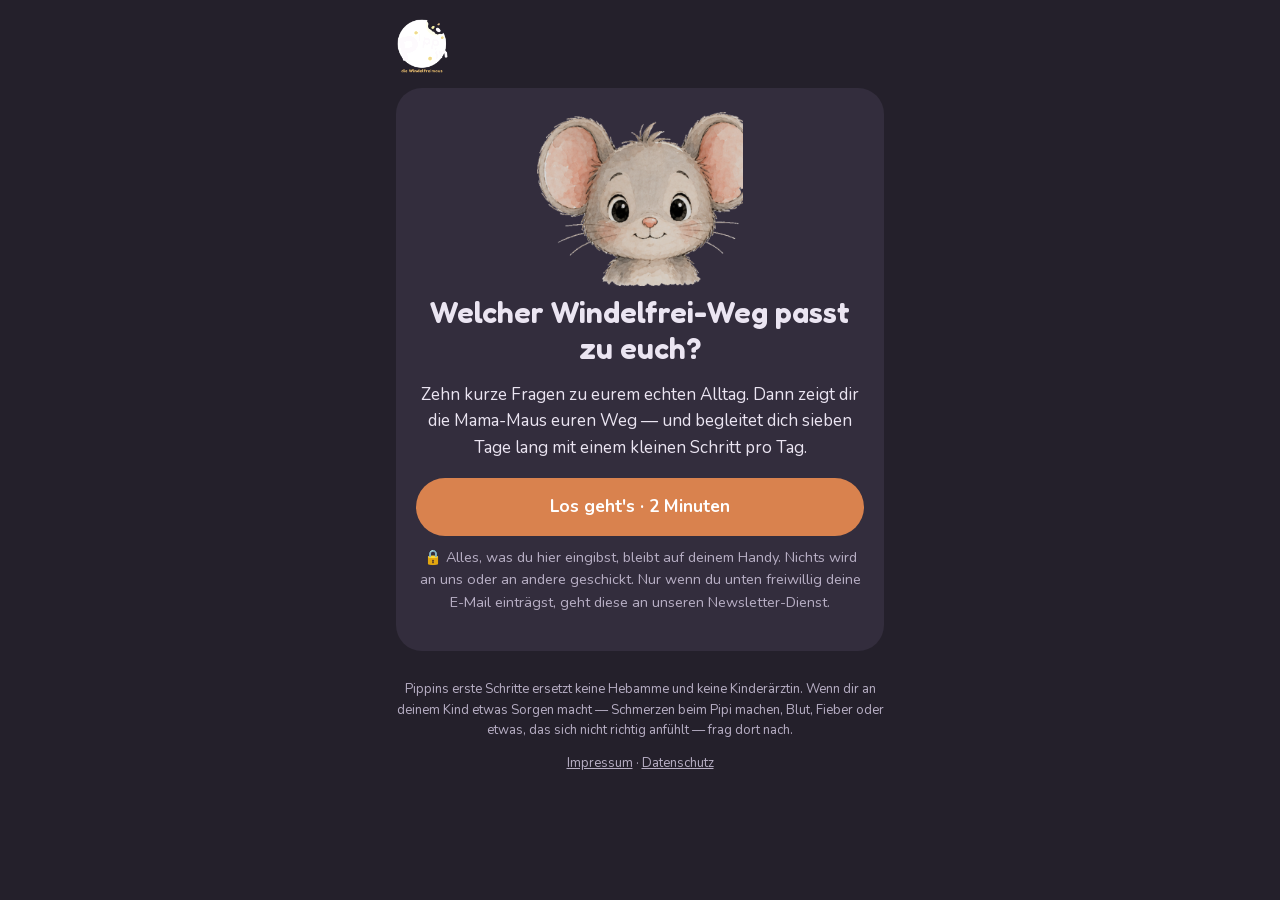
==== erste-schritte/index.html @ 116f02f8 "Update Pippin-Welt" ====
<!doctype html>
<html lang="de">
<head>
<meta charset="utf-8" />
<meta name="viewport" content="width=device-width, initial-scale=1, viewport-fit=cover" />
<title>Pippins erste Schritte</title>
<meta name="description" content="Welcher Windelfrei-Weg passt zu euch? Finde deinen Mäuse-Typ und geh sieben kleine Schritte mit der Mama-Maus. Alles bleibt auf deinem Handy." />
<meta name="theme-color" content="#efede5" />
<link rel="manifest" href="manifest.webmanifest" />
<link rel="apple-touch-icon" href="icons/apple-touch-icon.png" />
<link rel="icon" href="icons/icon-192.png" />
<meta name="apple-mobile-web-app-capable" content="yes" />
<meta name="apple-mobile-web-app-title" content="Erste Schritte" />
<meta name="apple-mobile-web-app-status-bar-style" content="default" />
<style>
@font-face { font-family: 'Fredoka'; src: url(fonts/fredoka.woff2) format('woff2'); font-weight: 300 700; font-display: swap; }
@font-face { font-family: 'Nunito'; src: url(fonts/nunito.woff2) format('woff2'); font-weight: 200 900; font-display: swap; }

:root {
  --sand: #efede5; --cream: #f8f5ef; --karte: #ffffff;
  --lavendel: #a898c8; --lavendel-tief: #6f5b98; --lavendel-hell: #ece6f5;
  --orange: #f87222; --orange-tief: #d95d12;
  --salbei: #dde7dd; --tinte: #403a36; --tinte-weich: #6b645c; --linie: #e4ddd2;
  --schatten: 0 10px 30px rgba(111,91,152,.12);
}
body.nacht {
  --sand: #24202b; --cream: #2b2633; --karte: #332d3d;
  --lavendel: #8f80b3; --lavendel-tief: #c9bde6; --lavendel-hell: #3d3549;
  --orange: #d9824e; --orange-tief: #e8975f;
  --salbei: #34403a; --tinte: #ebe5f2; --tinte-weich: #b7aec4; --linie: #463e52;
  --schatten: none;
}
* { box-sizing: border-box; }
html, body { margin: 0; }
body {
  background: var(--sand); color: var(--tinte);
  font: 17px/1.55 'Nunito', system-ui, sans-serif;
  -webkit-font-smoothing: antialiased; min-height: 100vh;
  padding: env(safe-area-inset-top) 0 env(safe-area-inset-bottom);
  transition: background .4s, color .4s;
}
h1, h2, h3 { font-family: 'Fredoka', 'Nunito', sans-serif; font-weight: 600; line-height: 1.2; margin: 0 0 .5em; }
h1 { font-size: 1.9rem; } h2 { font-size: 1.45rem; } h3 { font-size: 1.15rem; }
p { margin: 0 0 1em; }
.app { max-width: 520px; margin: 0 auto; padding: 18px 16px 40px; }
.kopf { display: flex; align-items: center; justify-content: space-between; margin-bottom: 14px; }
.kopf img { height: 56px; }
body.nacht .kopf img.logo { filter: brightness(1.6) saturate(.6); }
.icon-btn { background: none; border: 0; color: var(--tinte-weich); font: inherit; font-size: .9rem; padding: 10px; cursor: pointer; }
.karte { background: var(--karte); border-radius: 26px; padding: 24px 20px; box-shadow: var(--schatten); margin-bottom: 16px; }
.karte.weich { background: var(--lavendel-hell); box-shadow: none; }
.karte.salbei { background: var(--salbei); box-shadow: none; }
.maus-bild { display: block; width: 72%; max-width: 280px; margin: 0 auto 8px; }
body.nacht .maus-bild { filter: brightness(.85); }
.klein { font-size: .9rem; color: var(--tinte-weich); }
.mitte { text-align: center; }
.btn {
  display: block; width: 100%; border: 0; border-radius: 999px; cursor: pointer;
  background: var(--orange); color: #fff; font: 700 1.08rem 'Nunito', sans-serif;
  padding: 17px 20px; margin: 10px 0; min-height: 58px; text-decoration: none; text-align: center;
}
.btn:active { transform: scale(.98); }
.btn.zweit { background: var(--lavendel-hell); color: var(--lavendel-tief); }
.btn.leise { background: transparent; color: var(--tinte-weich); font-weight: 600; min-height: 48px; }
.fortschritt { height: 6px; background: var(--lavendel-hell); border-radius: 3px; overflow: hidden; margin: 4px 0 22px; }
.fortschritt span { display: block; height: 100%; background: var(--lavendel); transition: width .3s; }
.wahl { display: block; width: 100%; text-align: left; border: 2px solid var(--linie); background: var(--karte); color: var(--tinte);
  border-radius: 18px; padding: 16px 18px; margin: 10px 0; font: 600 1.02rem 'Nunito', sans-serif; cursor: pointer; min-height: 58px; }
.wahl:active, .wahl.an { border-color: var(--lavendel); background: var(--lavendel-hell); }
.sprechblase { position: relative; background: var(--lavendel-hell); border-radius: 22px; padding: 16px 18px; margin: 14px 0 6px 0; }
.sprechblase::before { content: ''; position: absolute; left: 26px; top: -10px; border: 10px solid transparent; border-bottom-color: var(--lavendel-hell); border-top: 0; }
.maus-zeile { display: flex; gap: 12px; align-items: flex-end; }
.maus-zeile img { width: 54px; height: auto; flex: none; }
ul.sparen { list-style: none; padding: 0; margin: 0; }
ul.sparen li { padding: 8px 0 8px 34px; position: relative; border-bottom: 1px dashed var(--linie); }
ul.sparen li:last-child { border-bottom: 0; }
ul.sparen li::before { content: '✕'; position: absolute; left: 6px; color: var(--orange); font-weight: 800; }
.tag-label { font: 600 .85rem 'Fredoka', sans-serif; color: var(--lavendel-tief); text-transform: uppercase; letter-spacing: .06em; }
.punkte { display: flex; gap: 8px; justify-content: center; margin: 4px 0 18px; }
.punkte i { width: 12px; height: 12px; border-radius: 50%; background: var(--lavendel-hell); }
.punkte i.fertig { background: var(--lavendel); }
.punkte i.heute { background: var(--orange); }
.check-grid { display: grid; grid-template-columns: 1fr; gap: 10px; }
.chips { display: flex; flex-wrap: wrap; gap: 8px; margin: 10px 0; }
.chip { border: 2px solid var(--linie); background: var(--karte); color: var(--tinte); border-radius: 999px; padding: 10px 16px; font: 600 .95rem 'Nunito', sans-serif; cursor: pointer; min-height: 44px; }
.chip.an { border-color: var(--lavendel); background: var(--lavendel-hell); }
.statistik { display: grid; grid-template-columns: repeat(3, 1fr); gap: 8px; text-align: center; margin: 12px 0; }
.statistik div { background: var(--cream); border-radius: 16px; padding: 12px 4px; }
.statistik b { display: block; font: 600 1.6rem 'Fredoka', sans-serif; color: var(--lavendel-tief); }
.statistik span { font-size: .8rem; color: var(--tinte-weich); }
input[type=text], input[type=email] { width: 100%; border: 2px solid var(--linie); border-radius: 16px; padding: 14px 16px; font: 1rem 'Nunito', sans-serif; background: var(--karte); color: var(--tinte); margin: 6px 0 10px; }
label.feld { font-weight: 700; font-size: .95rem; }
.fuss { text-align: center; font-size: .82rem; color: var(--tinte-weich); margin-top: 28px; }
.fuss a { color: inherit; }
.zitat { font: 600 1.15rem 'Fredoka', sans-serif; color: var(--lavendel-tief); }
.versteckt { display: none !important; }
.einblenden { animation: rein .35s ease; }
@keyframes rein { from { opacity: 0; transform: translateY(8px); } to { opacity: 1; transform: none; } }
@media (prefers-reduced-motion: reduce) { .einblenden { animation: none; } }
</style>
</head>
<body>
<div class="app" id="app" aria-live="polite"></div>
<iframe name="brevo_iframe" style="display:none" title="Anmeldung"></iframe>
<noscript><p style="padding:20px">Bitte aktiviere JavaScript, damit die Mama-Maus dich begleiten kann.</p></noscript>
<script src="inhalt.js"></script>
<script src="app.js"></script>
</body>
</html>
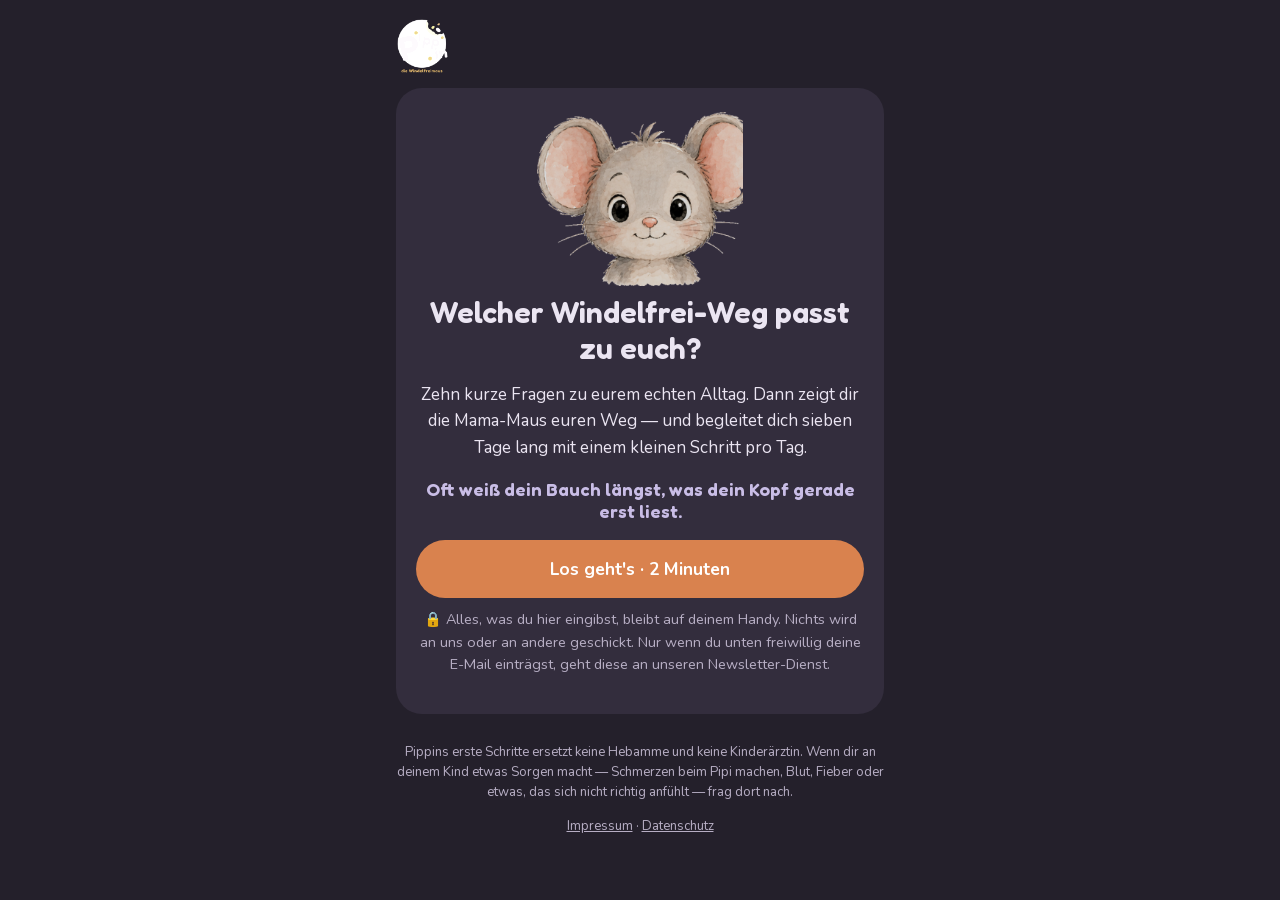
==== commit 00d30f03: "Update Pippin-Welt" ====
--- a/erste-schritte/index.html
+++ b/erste-schritte/index.html
@@ -93,6 +93,9 @@
 .fuss { text-align: center; font-size: .82rem; color: var(--tinte-weich); margin-top: 28px; }
 .fuss a { color: inherit; }
 .zitat { font: 600 1.15rem 'Fredoka', sans-serif; color: var(--lavendel-tief); }
+.kraftsatz { font: 600 1.3rem/1.4 'Fredoka', sans-serif; color: var(--lavendel-tief); margin: 6px 0 10px; }
+.nachspueren { border-top: 1px dashed var(--linie); padding-top: 12px; margin-top: 14px; font-style: italic; color: var(--tinte-weich); }
+.nachspueren b { font-style: normal; color: var(--lavendel-tief); }
 .versteckt { display: none !important; }
 .einblenden { animation: rein .35s ease; }
 @keyframes rein { from { opacity: 0; transform: translateY(8px); } to { opacity: 1; transform: none; } }
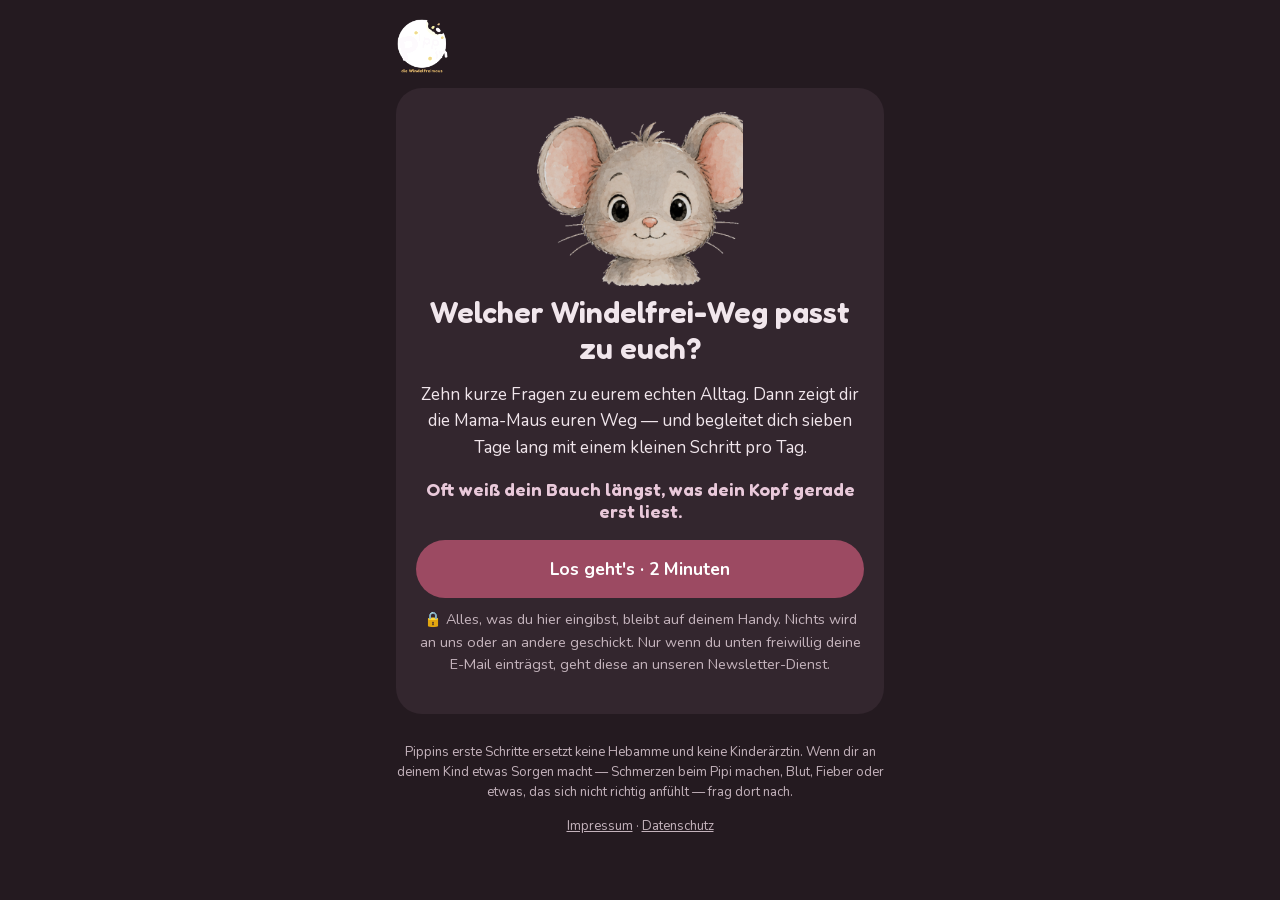
==== commit 96c6ac1a: "Update Pippin-Welt" ====
--- a/erste-schritte/index.html
+++ b/erste-schritte/index.html
@@ -5,7 +5,7 @@
 <meta name="viewport" content="width=device-width, initial-scale=1, viewport-fit=cover" />
 <title>Pippins erste Schritte</title>
 <meta name="description" content="Welcher Windelfrei-Weg passt zu euch? Finde deinen Mäuse-Typ und geh sieben kleine Schritte mit der Mama-Maus. Alles bleibt auf deinem Handy." />
-<meta name="theme-color" content="#efede5" />
+<meta name="theme-color" content="#ead9ee" />
 <link rel="manifest" href="manifest.webmanifest" />
 <link rel="apple-touch-icon" href="icons/apple-touch-icon.png" />
 <link rel="icon" href="icons/icon-192.png" />
@@ -17,17 +17,18 @@
 @font-face { font-family: 'Nunito'; src: url(fonts/nunito.woff2) format('woff2'); font-weight: 200 900; font-display: swap; }
 
 :root {
-  --sand: #efede5; --cream: #f8f5ef; --karte: #ffffff;
-  --lavendel: #a898c8; --lavendel-tief: #6f5b98; --lavendel-hell: #ece6f5;
-  --orange: #f87222; --orange-tief: #d95d12;
-  --salbei: #dde7dd; --tinte: #403a36; --tinte-weich: #6b645c; --linie: #e4ddd2;
-  --schatten: 0 10px 30px rgba(111,91,152,.12);
+  /* Pippin „Brand A" seit 20.10.2026 (context/design-kits.md): Flieder-Fläche, Bordeaux für Schrift und Knöpfe, Buttergelb als Markierung, Pistazie/Salbei weich */
+  --sand: #ead9ee; --cream: #f6eef7; --karte: #ffffff;
+  --lavendel: #c9a9cf; --lavendel-tief: #63192f; --lavendel-hell: #f5ecf6;
+  --orange: #63192f; --orange-tief: #4a1222; --butter: #f7e3b0;
+  --salbei: #e9efdc; --tinte: #3d2a30; --tinte-weich: #6e5a60; --linie: #e6d6e8;
+  --schatten: 0 10px 30px rgba(99,25,47,.08);
 }
 body.nacht {
-  --sand: #24202b; --cream: #2b2633; --karte: #332d3d;
-  --lavendel: #8f80b3; --lavendel-tief: #c9bde6; --lavendel-hell: #3d3549;
-  --orange: #d9824e; --orange-tief: #e8975f;
-  --salbei: #34403a; --tinte: #ebe5f2; --tinte-weich: #b7aec4; --linie: #463e52;
+  --sand: #241a20; --cream: #2d2128; --karte: #33262e;
+  --lavendel: #8e6f8f; --lavendel-tief: #e9c9da; --lavendel-hell: #3d2d37;
+  --orange: #9c4a62; --orange-tief: #b45c75; --butter: #6b5a35;
+  --salbei: #2f3a2c; --tinte: #f1e6ec; --tinte-weich: #c4b3bc; --linie: #4a3843;
   --schatten: none;
 }
 * { box-sizing: border-box; }
@@ -74,12 +75,12 @@
 ul.sparen { list-style: none; padding: 0; margin: 0; }
 ul.sparen li { padding: 8px 0 8px 34px; position: relative; border-bottom: 1px dashed var(--linie); }
 ul.sparen li:last-child { border-bottom: 0; }
-ul.sparen li::before { content: '✕'; position: absolute; left: 6px; color: var(--orange); font-weight: 800; }
+ul.sparen li::before { content: '✕'; position: absolute; left: 6px; color: var(--lavendel-tief); font-weight: 800; }
 .tag-label { font: 600 .85rem 'Fredoka', sans-serif; color: var(--lavendel-tief); text-transform: uppercase; letter-spacing: .06em; }
 .punkte { display: flex; gap: 8px; justify-content: center; margin: 4px 0 18px; }
 .punkte i { width: 12px; height: 12px; border-radius: 50%; background: var(--lavendel-hell); }
 .punkte i.fertig { background: var(--lavendel); }
-.punkte i.heute { background: var(--orange); }
+.punkte i.heute { background: var(--lavendel-tief); }
 .check-grid { display: grid; grid-template-columns: 1fr; gap: 10px; }
 .chips { display: flex; flex-wrap: wrap; gap: 8px; margin: 10px 0; }
 .chip { border: 2px solid var(--linie); background: var(--karte); color: var(--tinte); border-radius: 999px; padding: 10px 16px; font: 600 .95rem 'Nunito', sans-serif; cursor: pointer; min-height: 44px; }
@@ -93,6 +94,7 @@
 .fuss { text-align: center; font-size: .82rem; color: var(--tinte-weich); margin-top: 28px; }
 .fuss a { color: inherit; }
 .zitat { font: 600 1.15rem 'Fredoka', sans-serif; color: var(--lavendel-tief); }
+.markiert { background: linear-gradient(transparent 55%, var(--butter) 55%); padding: 0 2px; }
 .kraftsatz { font: 600 1.3rem/1.4 'Fredoka', sans-serif; color: var(--lavendel-tief); margin: 6px 0 10px; }
 .nachspueren { border-top: 1px dashed var(--linie); padding-top: 12px; margin-top: 14px; font-style: italic; color: var(--tinte-weich); }
 .nachspueren b { font-style: normal; color: var(--lavendel-tief); }
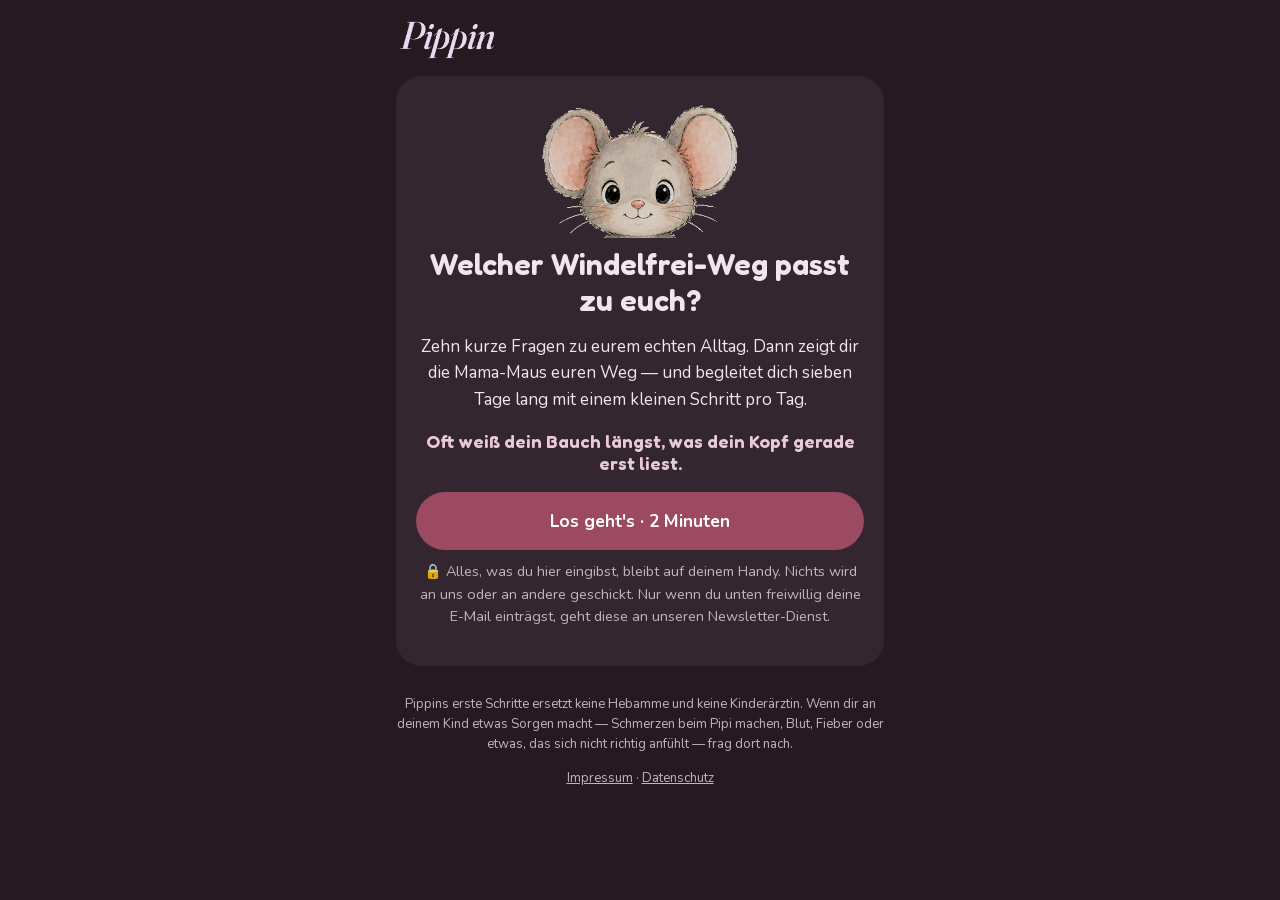
==== commit d84ec4bb: "Update Pippin-Welt" ====
--- a/erste-schritte/index.html
+++ b/erste-schritte/index.html
@@ -45,8 +45,8 @@
 p { margin: 0 0 1em; }
 .app { max-width: 520px; margin: 0 auto; padding: 18px 16px 40px; }
 .kopf { display: flex; align-items: center; justify-content: space-between; margin-bottom: 14px; }
-.kopf img { height: 56px; }
-body.nacht .kopf img.logo { filter: brightness(1.6) saturate(.6); }
+.kopf img { height: 44px; }
+body.nacht .kopf img.logo { content: url(img/logo-nacht.png); }
 .icon-btn { background: none; border: 0; color: var(--tinte-weich); font: inherit; font-size: .9rem; padding: 10px; cursor: pointer; }
 .karte { background: var(--karte); border-radius: 26px; padding: 24px 20px; box-shadow: var(--schatten); margin-bottom: 16px; }
 .karte.weich { background: var(--lavendel-hell); box-shadow: none; }
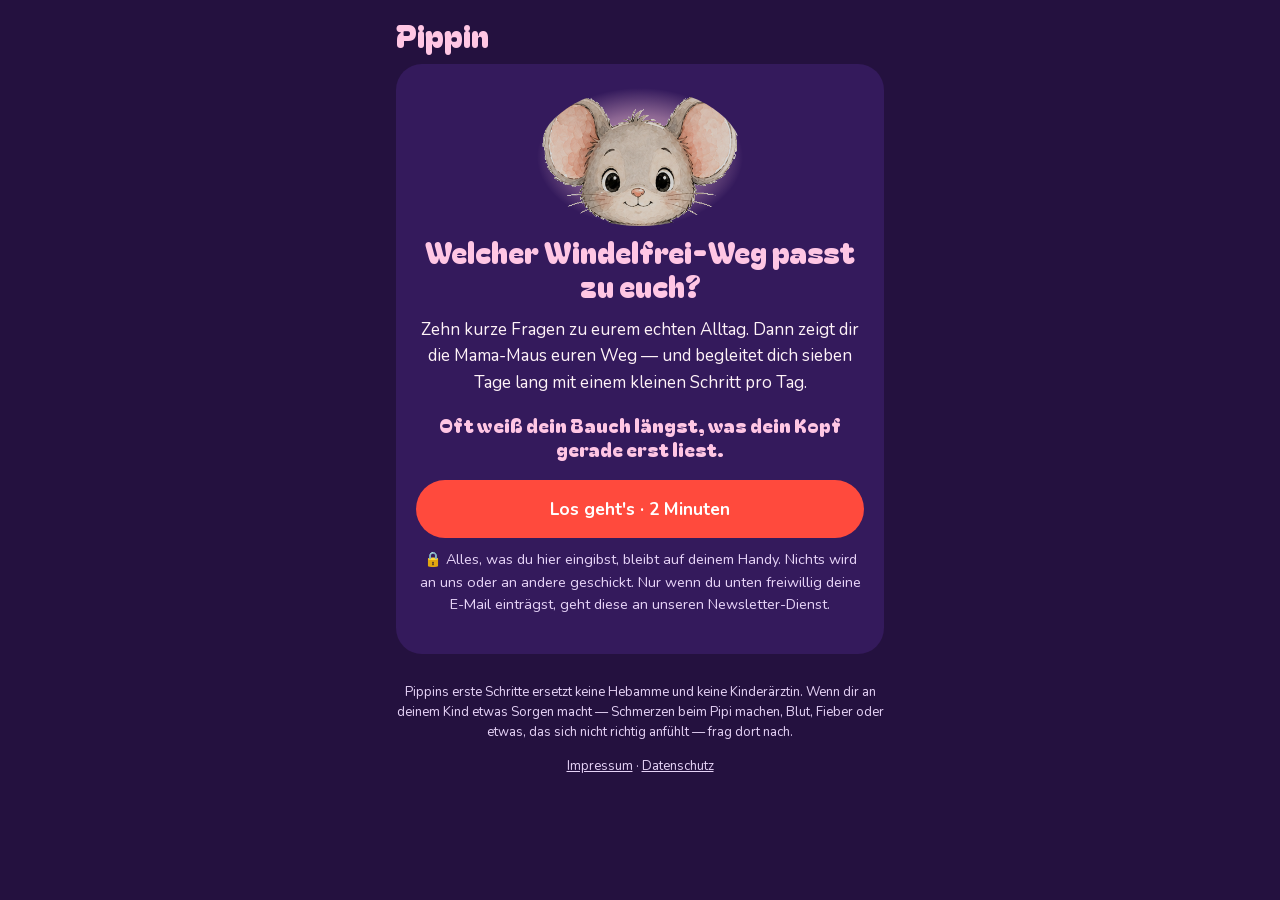
==== commit 5ba00b52: "Gratis-App im Plakat-Stil (Anne-Freigabe 25.10.2026)" ====
--- a/erste-schritte/index.html
+++ b/erste-schritte/index.html
@@ -5,7 +5,7 @@
 <meta name="viewport" content="width=device-width, initial-scale=1, viewport-fit=cover" />
 <title>Pippins erste Schritte</title>
 <meta name="description" content="Welcher Windelfrei-Weg passt zu euch? Finde deinen Mäuse-Typ und geh sieben kleine Schritte mit der Mama-Maus. Alles bleibt auf deinem Handy." />
-<meta name="theme-color" content="#ead9ee" />
+<meta name="theme-color" content="#ffc6e4" />
 <link rel="manifest" href="manifest.webmanifest" />
 <link rel="apple-touch-icon" href="icons/apple-touch-icon.png" />
 <link rel="icon" href="icons/icon-192.png" />
@@ -13,22 +13,25 @@
 <meta name="apple-mobile-web-app-title" content="Erste Schritte" />
 <meta name="apple-mobile-web-app-status-bar-style" content="default" />
 <style>
+@font-face { font-family: 'Bagel'; src: url(fonts/bagel.woff2) format('woff2'); font-weight: 400; font-display: swap; }
 @font-face { font-family: 'Fredoka'; src: url(fonts/fredoka.woff2) format('woff2'); font-weight: 300 700; font-display: swap; }
 @font-face { font-family: 'Nunito'; src: url(fonts/nunito.woff2) format('woff2'); font-weight: 200 900; font-display: swap; }
 
 :root {
-  /* Pippin „Brand A" seit 20.10.2026 (context/design-kits.md): Flieder-Fläche, Bordeaux für Schrift und Knöpfe, Buttergelb als Markierung, Pistazie/Salbei weich */
-  --sand: #ead9ee; --cream: #f6eef7; --karte: #ffffff;
-  --lavendel: #c9a9cf; --lavendel-tief: #63192f; --lavendel-hell: #f5ecf6;
-  --orange: #63192f; --orange-tief: #4a1222; --butter: #f7e3b0;
-  --salbei: #e9efdc; --tinte: #3d2a30; --tinte-weich: #6e5a60; --linie: #e6d6e8;
-  --schatten: 0 10px 30px rgba(99,25,47,.08);
+  /* Pippin „Plakat-Schiene Pink & Tomate" seit 23.10.2026 (context/design-kits.md): Rosa-Fläche, Tomate für Schrift und Knöpfe,
+     Violett als Akzent, Hellrosa ruhig, Flieder weich. Überschriften Bagel Fat One. Variablennamen stammen noch aus Brand A. */
+  --sand: #ffc6e4; --cream: #fff3f8; --karte: #ffffff;
+  --lavendel: #ff4a3d; --lavendel-tief: #ff4a3d; --lavendel-hell: #fff3f8;
+  --orange: #ff4a3d; --orange-tief: #e2342a; --butter: #ffc6e4;
+  --salbei: #e6d3f7; --tinte: #2b1520; --tinte-weich: #7a5a66; --linie: #ffd9ec;
+  --violett: #7a2cff; --rosa: #ffc6e4;
+  --schatten: none;
 }
 body.nacht {
-  --sand: #241a20; --cream: #2d2128; --karte: #33262e;
-  --lavendel: #8e6f8f; --lavendel-tief: #e9c9da; --lavendel-hell: #3d2d37;
-  --orange: #9c4a62; --orange-tief: #b45c75; --butter: #6b5a35;
-  --salbei: #2f3a2c; --tinte: #f1e6ec; --tinte-weich: #c4b3bc; --linie: #4a3843;
+  --sand: #24113f; --cream: #2e1650; --karte: #341a5c;
+  --lavendel: #ff4a3d; --lavendel-tief: #ffc6e4; --lavendel-hell: #3f2170;
+  --orange: #ff4a3d; --orange-tief: #ff6a5f; --butter: #5a2a7a;
+  --salbei: #3f2170; --tinte: #fff3f8; --tinte-weich: #e6d3f7; --linie: #4d2a85;
   --schatten: none;
 }
 * { box-sizing: border-box; }
@@ -40,18 +43,18 @@
   padding: env(safe-area-inset-top) 0 env(safe-area-inset-bottom);
   transition: background .4s, color .4s;
 }
-h1, h2, h3 { font-family: 'Fredoka', 'Nunito', sans-serif; font-weight: 600; line-height: 1.2; margin: 0 0 .5em; }
+h1, h2, h3 { font-family: 'Bagel', 'Nunito', sans-serif; font-weight: 400; line-height: 1.12; margin: 0 0 .5em; color: var(--lavendel-tief); }
 h1 { font-size: 1.9rem; } h2 { font-size: 1.45rem; } h3 { font-size: 1.15rem; }
 p { margin: 0 0 1em; }
 .app { max-width: 520px; margin: 0 auto; padding: 18px 16px 40px; }
 .kopf { display: flex; align-items: center; justify-content: space-between; margin-bottom: 14px; }
-.kopf img { height: 44px; }
-body.nacht .kopf img.logo { content: url(img/logo-nacht.png); }
+.kopf .logo { font: 400 2rem/1 'Bagel', 'Nunito', sans-serif; color: var(--orange); }
+body.nacht .kopf .logo { color: var(--rosa); }
 .icon-btn { background: none; border: 0; color: var(--tinte-weich); font: inherit; font-size: .9rem; padding: 10px; cursor: pointer; }
 .karte { background: var(--karte); border-radius: 26px; padding: 24px 20px; box-shadow: var(--schatten); margin-bottom: 16px; }
 .karte.weich { background: var(--lavendel-hell); box-shadow: none; }
 .karte.salbei { background: var(--salbei); box-shadow: none; }
-.maus-bild { display: block; width: 72%; max-width: 280px; margin: 0 auto 8px; }
+.maus-bild { display: block; width: 72%; max-width: 280px; margin: 0 auto 8px; background: radial-gradient(closest-side, var(--rosa), rgba(255,198,228,.55) 60%, rgba(255,198,228,0)); border-radius: 50%; }
 body.nacht .maus-bild { filter: brightness(.85); }
 .klein { font-size: .9rem; color: var(--tinte-weich); }
 .mitte { text-align: center; }
@@ -61,7 +64,7 @@
   padding: 17px 20px; margin: 10px 0; min-height: 58px; text-decoration: none; text-align: center;
 }
 .btn:active { transform: scale(.98); }
-.btn.zweit { background: var(--lavendel-hell); color: var(--lavendel-tief); }
+.btn.zweit { background: var(--butter); color: var(--lavendel-tief); }
 .btn.leise { background: transparent; color: var(--tinte-weich); font-weight: 600; min-height: 48px; }
 .fortschritt { height: 6px; background: var(--lavendel-hell); border-radius: 3px; overflow: hidden; margin: 4px 0 22px; }
 .fortschritt span { display: block; height: 100%; background: var(--lavendel); transition: width .3s; }
@@ -76,7 +79,7 @@
 ul.sparen li { padding: 8px 0 8px 34px; position: relative; border-bottom: 1px dashed var(--linie); }
 ul.sparen li:last-child { border-bottom: 0; }
 ul.sparen li::before { content: '✕'; position: absolute; left: 6px; color: var(--lavendel-tief); font-weight: 800; }
-.tag-label { font: 600 .85rem 'Fredoka', sans-serif; color: var(--lavendel-tief); text-transform: uppercase; letter-spacing: .06em; }
+.tag-label { font: 800 .8rem 'Nunito', sans-serif; color: var(--lavendel-tief); text-transform: uppercase; letter-spacing: .06em; }
 .punkte { display: flex; gap: 8px; justify-content: center; margin: 4px 0 18px; }
 .punkte i { width: 12px; height: 12px; border-radius: 50%; background: var(--lavendel-hell); }
 .punkte i.fertig { background: var(--lavendel); }
@@ -87,15 +90,15 @@
 .chip.an { border-color: var(--lavendel); background: var(--lavendel-hell); }
 .statistik { display: grid; grid-template-columns: repeat(3, 1fr); gap: 8px; text-align: center; margin: 12px 0; }
 .statistik div { background: var(--cream); border-radius: 16px; padding: 12px 4px; }
-.statistik b { display: block; font: 600 1.6rem 'Fredoka', sans-serif; color: var(--lavendel-tief); }
+.statistik b { display: block; font: 400 1.6rem 'Bagel', sans-serif; color: var(--lavendel-tief); }
 .statistik span { font-size: .8rem; color: var(--tinte-weich); }
 input[type=text], input[type=email] { width: 100%; border: 2px solid var(--linie); border-radius: 16px; padding: 14px 16px; font: 1rem 'Nunito', sans-serif; background: var(--karte); color: var(--tinte); margin: 6px 0 10px; }
 label.feld { font-weight: 700; font-size: .95rem; }
 .fuss { text-align: center; font-size: .82rem; color: var(--tinte-weich); margin-top: 28px; }
 .fuss a { color: inherit; }
-.zitat { font: 600 1.15rem 'Fredoka', sans-serif; color: var(--lavendel-tief); }
-.markiert { background: linear-gradient(transparent 55%, var(--butter) 55%); padding: 0 2px; }
-.kraftsatz { font: 600 1.3rem/1.4 'Fredoka', sans-serif; color: var(--lavendel-tief); margin: 6px 0 10px; }
+.zitat { font: 400 1.2rem/1.25 'Bagel', sans-serif; color: var(--lavendel-tief); }
+.markiert { display: inline-block; background: var(--orange); color: var(--rosa); border-radius: .16em; padding: .06em .14em .02em; line-height: 1.02; margin: .06em 0; }
+.kraftsatz { font: 400 1.4rem/1.25 'Bagel', sans-serif; color: var(--lavendel-tief); margin: 6px 0 10px; }
 .nachspueren { border-top: 1px dashed var(--linie); padding-top: 12px; margin-top: 14px; font-style: italic; color: var(--tinte-weich); }
 .nachspueren b { font-style: normal; color: var(--lavendel-tief); }
 .versteckt { display: none !important; }
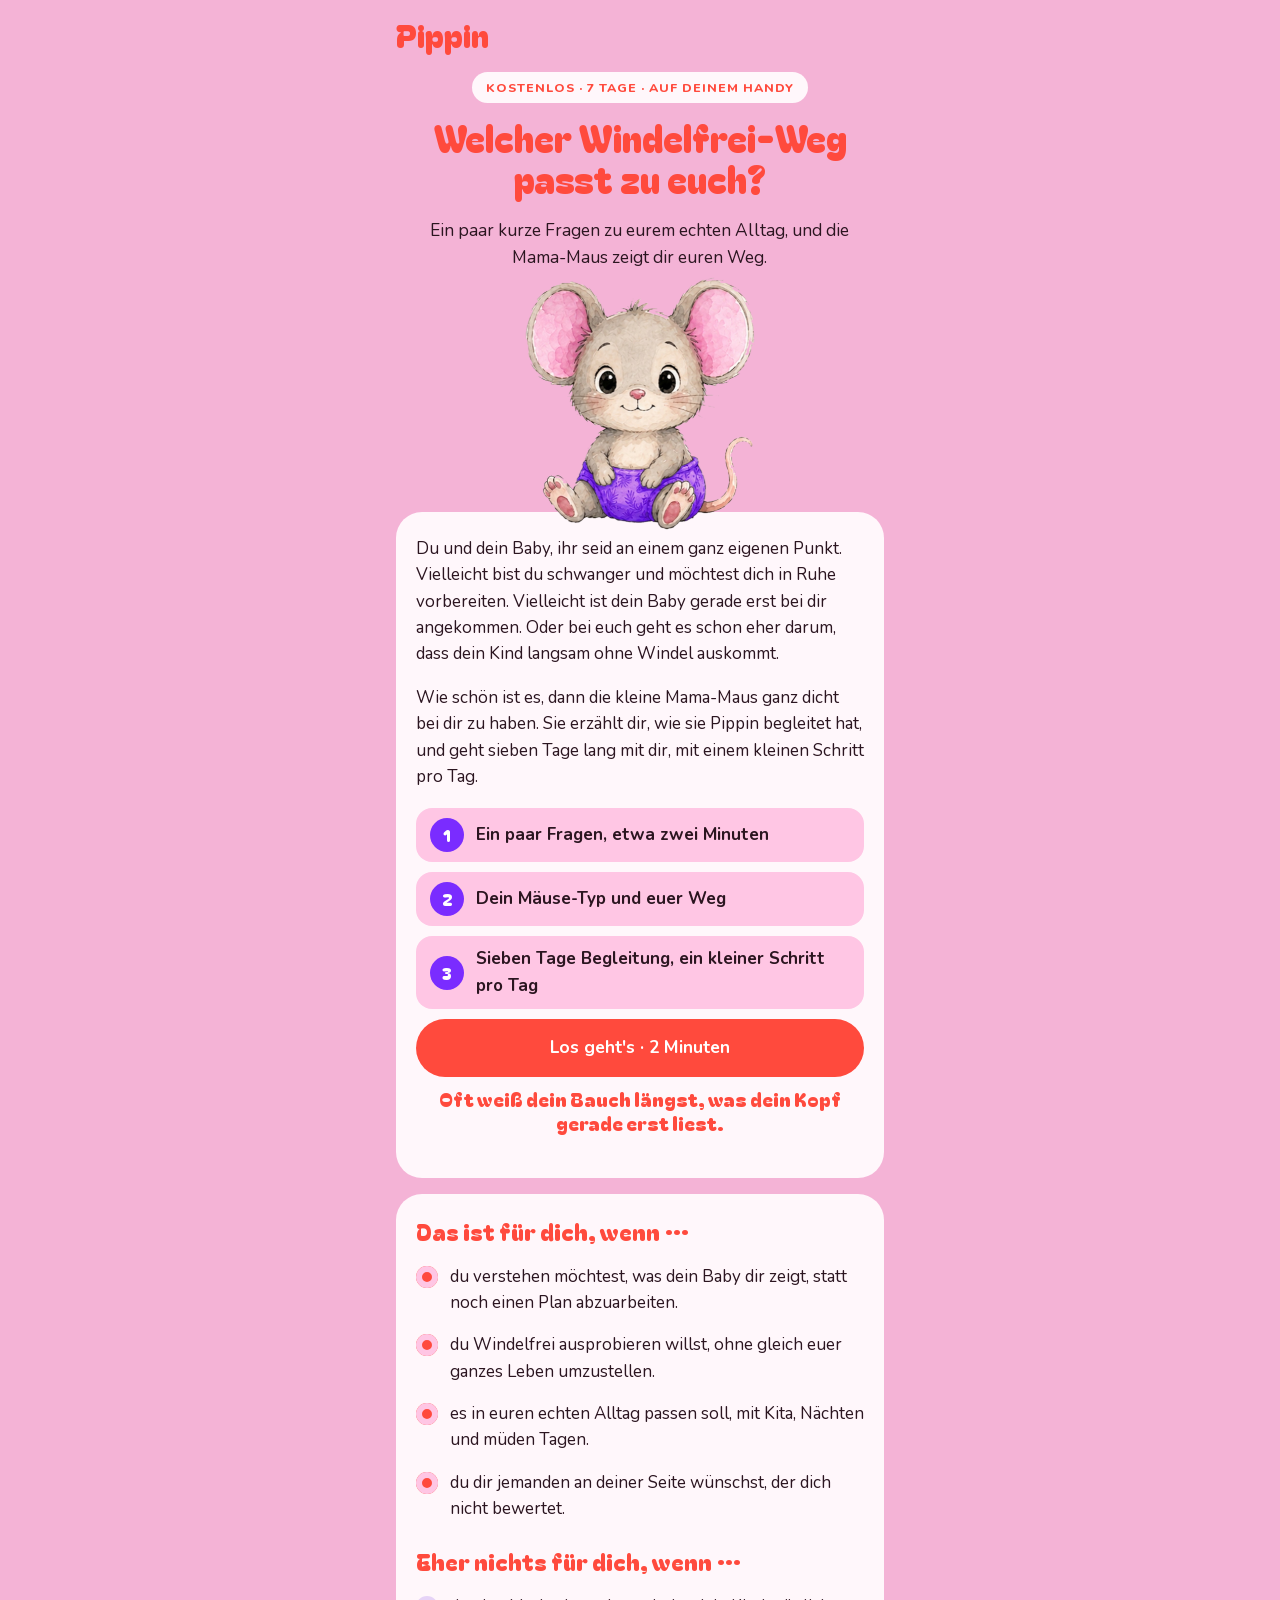
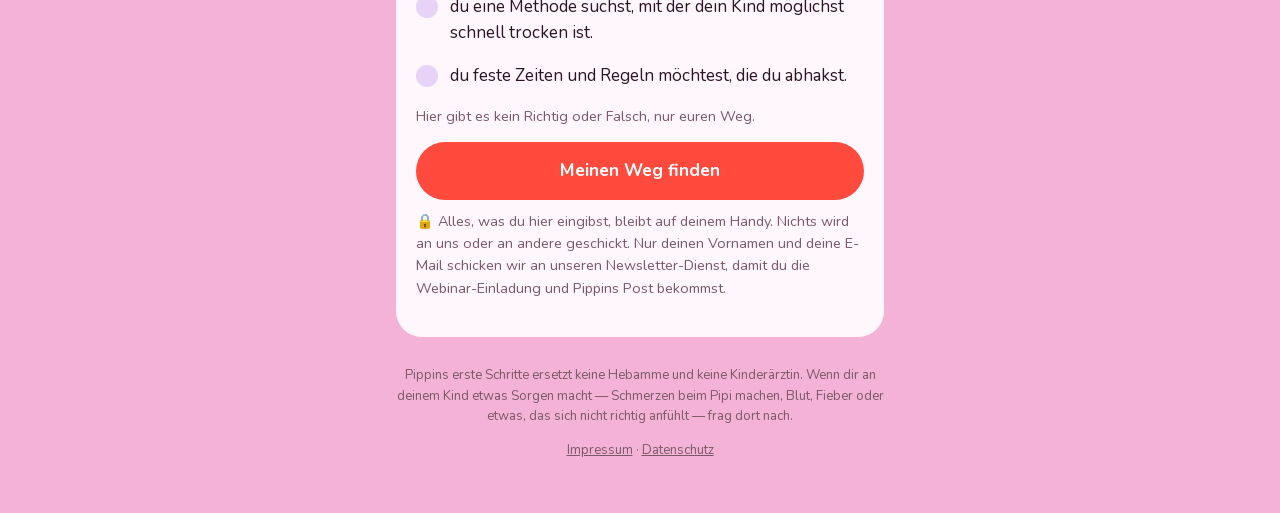
==== commit 49359bd9: "Update Pippin-Welt" ====
--- a/erste-schritte/index.html
+++ b/erste-schritte/index.html
@@ -28,10 +28,8 @@
   --schatten: none;
 }
 body.nacht {
-  --sand: #24113f; --cream: #2e1650; --karte: #341a5c;
-  --lavendel: #ff4a3d; --lavendel-tief: #ffc6e4; --lavendel-hell: #3f2170;
-  --orange: #ff4a3d; --orange-tief: #ff6a5f; --butter: #5a2a7a;
-  --salbei: #3f2170; --tinte: #fff3f8; --tinte-weich: #e6d3f7; --linie: #4d2a85;
+  /* seit 16.11.2026: abends nur etwas gedämpftes Rosa statt dunklem Lila (Anne) */
+  --sand: #f4b3d6; --cream: #fbe4f0; --karte: #fff7fb;
   --schatten: none;
 }
 * { box-sizing: border-box; }
@@ -49,13 +47,11 @@
 .app { max-width: 520px; margin: 0 auto; padding: 18px 16px 40px; }
 .kopf { display: flex; align-items: center; justify-content: space-between; margin-bottom: 14px; }
 .kopf .logo { font: 400 2rem/1 'Bagel', 'Nunito', sans-serif; color: var(--orange); }
-body.nacht .kopf .logo { color: var(--rosa); }
 .icon-btn { background: none; border: 0; color: var(--tinte-weich); font: inherit; font-size: .9rem; padding: 10px; cursor: pointer; }
 .karte { background: var(--karte); border-radius: 26px; padding: 24px 20px; box-shadow: var(--schatten); margin-bottom: 16px; }
 .karte.weich { background: var(--lavendel-hell); box-shadow: none; }
 .karte.salbei { background: var(--salbei); box-shadow: none; }
 .maus-bild { display: block; width: 72%; max-width: 280px; margin: 0 auto 8px; background: radial-gradient(closest-side, var(--rosa), rgba(255,198,228,.55) 60%, rgba(255,198,228,0)); border-radius: 50%; }
-body.nacht .maus-bild { filter: brightness(.85); }
 .klein { font-size: .9rem; color: var(--tinte-weich); }
 .mitte { text-align: center; }
 .btn {
@@ -96,6 +92,21 @@
 label.feld { font-weight: 700; font-size: .95rem; }
 .fuss { text-align: center; font-size: .82rem; color: var(--tinte-weich); margin-top: 28px; }
 .fuss a { color: inherit; }
+/* Startseite im Plakat-Stil (16.11.2026) */
+.start-held { text-align: center; padding: 8px 4px 0; }
+.start-label { display: inline-block; background: var(--karte); color: var(--orange); font: 800 .78rem 'Nunito', sans-serif; letter-spacing: .08em; text-transform: uppercase; padding: 7px 14px; border-radius: 999px; margin-bottom: 14px; }
+.start-held h1 { font-size: 2.3rem; color: var(--orange); }
+.start-lead { font-size: 1.08rem; max-width: 26em; margin: 0 auto 6px; }
+.start-maus { display: block; width: 52%; max-width: 230px; margin: 4px auto -18px; position: relative; z-index: 1; }
+.start-schritte { display: grid; gap: 10px; margin: 18px 0 8px; }
+.start-schritte div { display: flex; gap: 12px; align-items: center; background: var(--rosa); border-radius: 16px; padding: 10px 14px; font-weight: 700; }
+.start-schritte b { flex: none; width: 34px; height: 34px; border-radius: 50%; background: var(--violett); color: #fff; display: flex; align-items: center; justify-content: center; font: 400 1.05rem 'Bagel', sans-serif; }
+ul.haken { list-style: none; padding: 0; margin: 0 0 8px; }
+ul.haken li { position: relative; padding: 8px 0 8px 34px; }
+ul.haken li::before { content: ''; position: absolute; left: 0; top: 10px; width: 22px; height: 22px; border-radius: 50%; }
+ul.haken.ja li::before { background: var(--orange); box-shadow: inset 0 0 0 6px var(--rosa); }
+ul.haken.nein li::before { background: var(--salbei); }
+.abstand-oben { margin-top: 18px; }
 .zitat { font: 400 1.2rem/1.25 'Bagel', sans-serif; color: var(--lavendel-tief); }
 .markiert { display: inline-block; background: var(--orange); color: var(--rosa); border-radius: .16em; padding: .06em .14em .02em; line-height: 1.02; margin: .06em 0; }
 .kraftsatz { font: 400 1.4rem/1.25 'Bagel', sans-serif; color: var(--lavendel-tief); margin: 6px 0 10px; }
